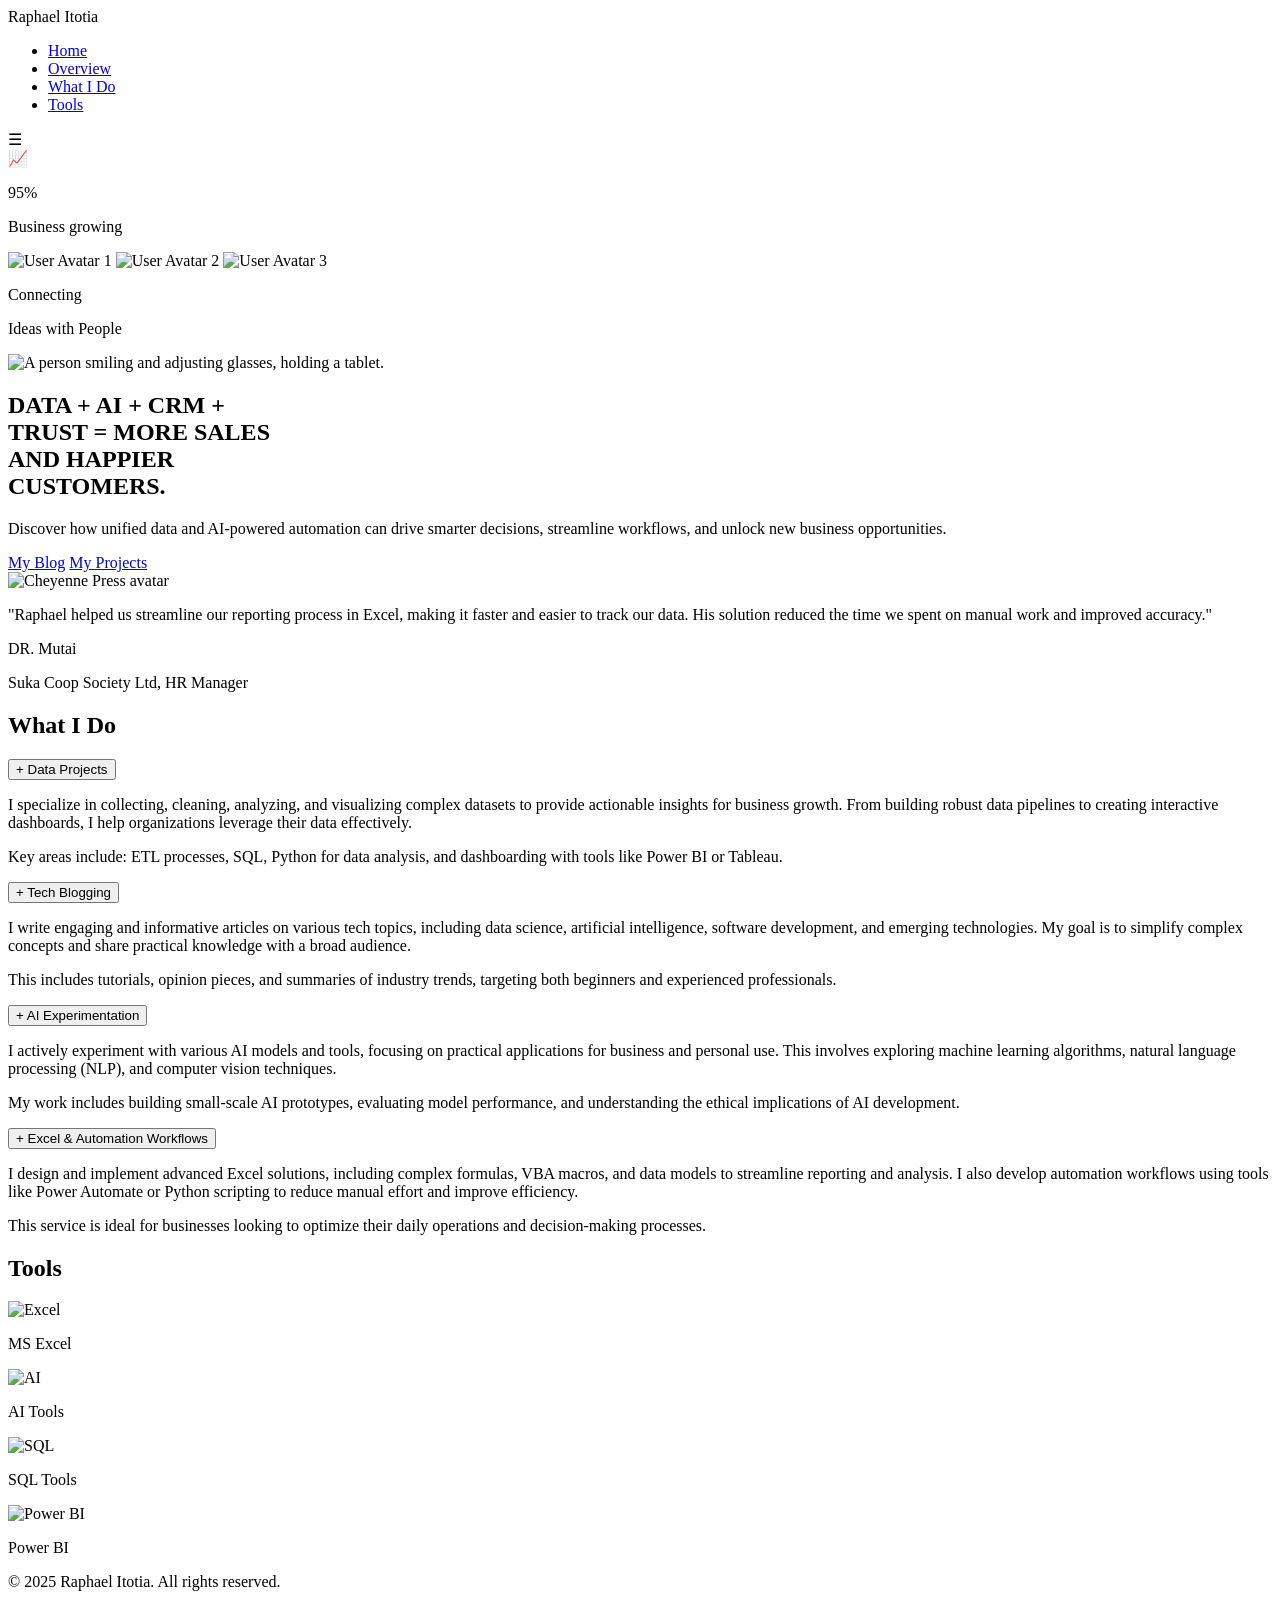
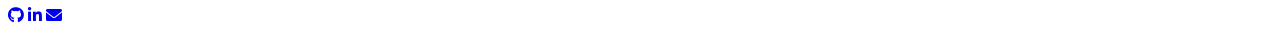
==== about.html @ 5ba1a1ce "Add files via upload" ====
<!DOCTYPE html>
<html lang="en">
<head>
    <meta charset="UTF-8">
    <meta name="viewport" content="width=device-width, initial-scale=1.0">
    <title>Raphael Itotia - Bridging Data, Tech & Finance</title>
    <link rel="stylesheet" href="https://cdnjs.cloudflare.com/ajax/libs/font-awesome/6.0.0-beta3/css/all.min.css">
    <link href="https://fonts.googleapis.com/css2?family=Poppins:wght@400;600;700&display=swap" rel="stylesheet">
    <link rel="stylesheet" href="common.css"> 
</head>
<body>
    <header id="preview">
        <nav id="main-nav">
            <div class="logo">Raphael Itotia</div>
            <ul class="nav-links">
                <li><a href="home.html" id="nav-about">Home</a></li>
                <li><a href="#preview" id="nav-blog">Overview</a></li>
                <li><a href="#what" id="nav-projects">What I Do</a></li>
                <li><a href="#tools" id="nav-contact">Tools</a></li>
            </ul>
            <div class="hamburger-menu">&#9776;</div>
        </nav>
    </header>

    <main class="main-content-wrapper">
        <section class="hero-section">
            <div class="hero-left-panel">
                <div class="stat-card">
                    <span class="stat-icon">📈</span>
                    <p class="stat-number">95%</p>
                    <p class="stat-description">Business growing</p>
                </div>
                <div class="stat-card">
                    <div class="user-avatars">
                        <img src="https://img.freepik.com/free-vector/twitter-new-2023-x-logo-white-background-vector_1017-45422.jpg?semt=ais_hybrid&w=740&q=80" alt="User Avatar 1" class="avatar">
                        <img src="https://yt3.googleusercontent.com/RhsrKM2HugvjGkbHXmo93C-q3qZLJk9hzfeJHmproNh4qb6UA5cC--l0mTZ2QuM-yXF1wYijgw=s900-c-k-c0x00ffffff-no-rj" alt="User Avatar 2" class="avatar">
                        <img src="https://upload.wikimedia.org/wikipedia/commons/thumb/c/ca/LinkedIn_logo_initials.png/500px-LinkedIn_logo_initials.png" alt="User Avatar 3" class="avatar">
                    </div>
                    <p class="stat-number">Connecting</p>
                    <p class="stat-description">Ideas with People</p>
                </div>
                <div class="main-image-container">
                    <img src="https://scontent.fnuu1-1.fna.fbcdn.net/v/t39.30808-6/506531844_1035020312075489_2524498544287905619_n.jpg?_nc_cat=104&ccb=1-7&_nc_sid=6ee11a&_nc_eui2=AeHwv3mqKFDO9vNbGEEP48eq3SQEtK9GcJbdJAS0r0Zwll_PQntUmu11PPUwbos4Xp-oyPdXqLBcDrGZFTvBYbO2&_nc_ohc=m3o0rkWCU6IQ7kNvwFNQpdf&_nc_oc=Adk5mAckfMqX8EHxW0QpQfEpPgOZo4q69UTTVQ7cGJFRYU22pXjXhG5VWi8g5WUHAuA&_nc_zt=23&_nc_ht=scontent.fnuu1-1.fna&_nc_gid=SPbK0W3A7j1f23Ni8w-JjA&oh=00_AfWkIExgzbs3wx06-GdiL0kUGtRf7nVs2517fADBPseQfA&oe=68AB4FF8" alt="A person smiling and adjusting glasses, holding a tablet." class="main-hero-image">
                </div>
            </div>
            <div class="hero-right-panel">
                <h1 class="hero-headline">
                    DATA + AI + CRM +
                    <br>TRUST = MORE SALES <br>AND HAPPIER <br>CUSTOMERS.
                </h1>
                <p class="hero-intro-text">
                    Discover how unified data and AI-powered automation can drive smarter decisions, streamline workflows, and unlock new business opportunities.
                </p>
                <div class="hero-buttons">
                    <a href="https://raphitotia.wordpress.com/category/blog" class="btn btn-primary" target="_blank">My Blog</a>
                    <a href="https://github.com/RaphaelItotia?tab=repositories" class="btn btn-secondary" target="_blank">My Projects</a>
                </div>
                <div class="testimonial-card">
                    <div class="testimonial-header">
                        <img src="https://avatars.sched.co/3/83/1427394/avatar.jpg?3a3" alt="Cheyenne Press avatar" class="testimonial-avatar">
                        <p class="testimonial-quote">"Raphael helped us streamline our reporting process in Excel, making it faster and easier to track our data. His solution reduced the time we spent on manual work and improved accuracy."</p>
                    </div>
                    <p class="testimonial-author">DR. Mutai</p>
                    <p class="testimonial-role">Suka Coop Society Ltd, HR Manager</p>
                </div>
            </div>
        </section>

        <section id="what" class="what-i-do-section">
            <h2>What I Do</h2>
            <div class="what-i-do-list">
                <div class="what-i-do-group">
                    <button class="what-i-do-item" data-target="data-projects">
                        <span class="plus-icon">+</span>
                        Data Projects
                    </button>
                    <div id="data-projects" class="description-block">
                        <p>I specialize in collecting, cleaning, analyzing, and visualizing complex datasets to provide actionable insights for business growth. From building robust data pipelines to creating interactive dashboards, I help organizations leverage their data effectively.</p>
                        <p>Key areas include: ETL processes, SQL, Python for data analysis, and dashboarding with tools like Power BI or Tableau.</p>
                    </div>
                </div>

                <div class="what-i-do-group">
                    <button class="what-i-do-item" data-target="tech-blogging">
                        <span class="plus-icon">+</span>
                        Tech Blogging
                    </button>
                    <div id="tech-blogging" class="description-block">
                        <p>I write engaging and informative articles on various tech topics, including data science, artificial intelligence, software development, and emerging technologies. My goal is to simplify complex concepts and share practical knowledge with a broad audience.</p>
                        <p>This includes tutorials, opinion pieces, and summaries of industry trends, targeting both beginners and experienced professionals.</p>
                    </div>
                </div>

                <div class="what-i-do-group">
                    <button class="what-i-do-item" data-target="ai-experimentation">
                        <span class="plus-icon">+</span>
                        AI Experimentation
                    </button>
                    <div id="ai-experimentation" class="description-block">
                        <p>I actively experiment with various AI models and tools, focusing on practical applications for business and personal use. This involves exploring machine learning algorithms, natural language processing (NLP), and computer vision techniques.</p>
                        <p>My work includes building small-scale AI prototypes, evaluating model performance, and understanding the ethical implications of AI development.</p>
                    </div>
                </div>

                <div class="what-i-do-group">
                    <button class="what-i-do-item" data-target="excel-automation">
                        <span class="plus-icon">+</span>
                        Excel &amp; Automation Workflows
                    </button>
                    <div id="excel-automation" class="description-block">
                        <p>I design and implement advanced Excel solutions, including complex formulas, VBA macros, and data models to streamline reporting and analysis. I also develop automation workflows using tools like Power Automate or Python scripting to reduce manual effort and improve efficiency.</p>
                        <p>This service is ideal for businesses looking to optimize their daily operations and decision-making processes.</p>
                    </div>
                </div>
            </div>
        </section>

        <section id="tools" class="tools-section">
            <h2>Tools</h2>
            <div class="tools-grid">
                <div class="tool-item"><img src="https://download.logo.wine/logo/Microsoft_Excel/Microsoft_Excel-Logo.wine.png" alt="Excel" class="avatar">
                  <p>MS Excel</p>
                </div>
                <div class="tool-item"><img src="https://thefinch.design/wp-content/uploads/2025/04/Best-AI-Tools-for-UX-Designers-scaled-2.jpg.webp" alt="AI" class="avatar">
                  <p>AI Tools</p>
                </div>
                <div class="tool-item"><img src="https://upload.wikimedia.org/wikipedia/commons/8/87/Sql_data_base_with_logo.png" alt="SQL" class="avatar">
                  <p>SQL Tools</p>
                </div>
                <div class="tool-item"><img src="https://upload.wikimedia.org/wikipedia/commons/thumb/c/cf/New_Power_BI_Logo.svg/1200px-New_Power_BI_Logo.svg.png" alt="Power BI" class="avatar">
                  <p>Power BI</p></div>
            </div>
        </section>
    </main>

    <footer>
        <p>&copy; 2025 Raphael Itotia. All rights reserved.</p>
        <div class="social-icons">
            <a href="YOUR_GITHUB_PROFILE_URL" target="_blank" aria-label="GitHub"><i class="fab fa-github"></i></a>
            <a href="YOUR_LINKEDIN_PROFILE_URL" target="_blank" aria-label="LinkedIn"><i class="fab fa-linkedin-in"></i></a>
            <a href="mailto:YOUR_EMAIL_ADDRESS" aria-label="Email"><i class="fas fa-envelope"></i></a>
        </div>
    </footer>
    <script src="script.js"></script>
</body>
</html>
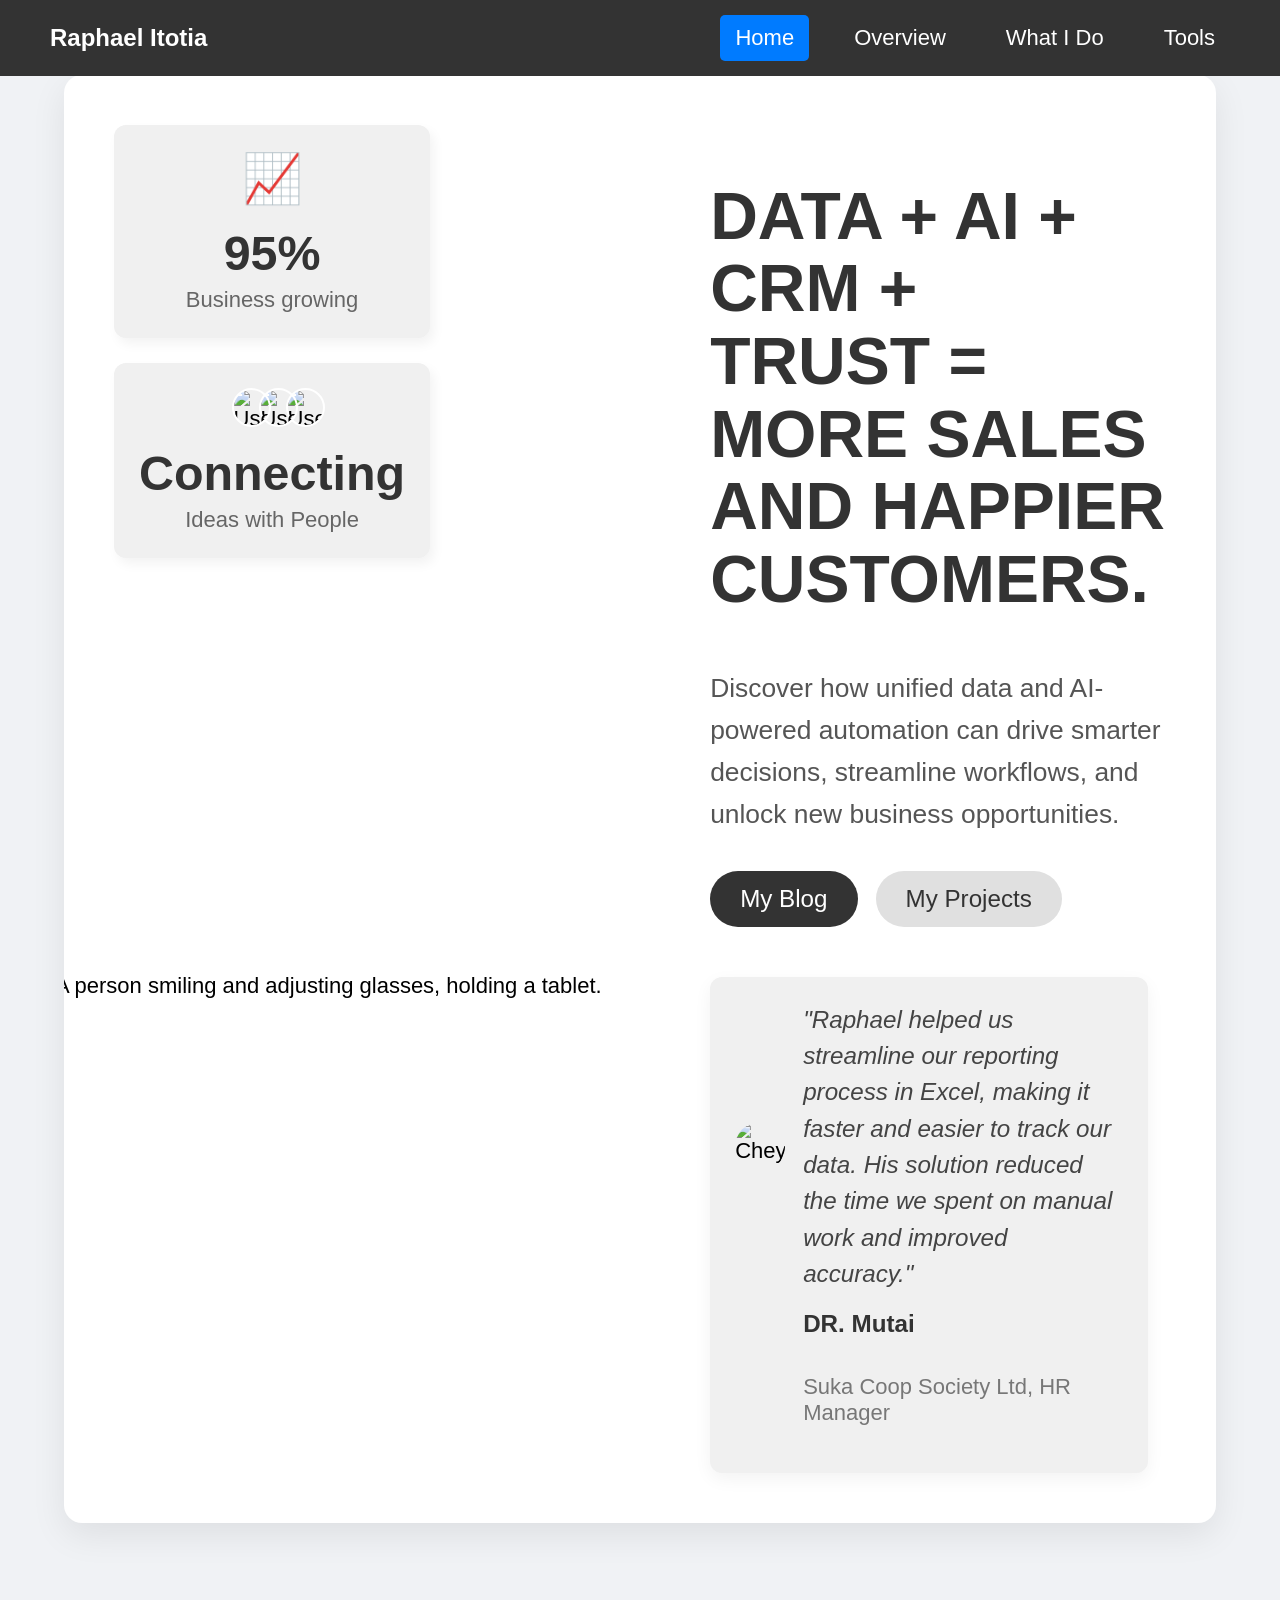
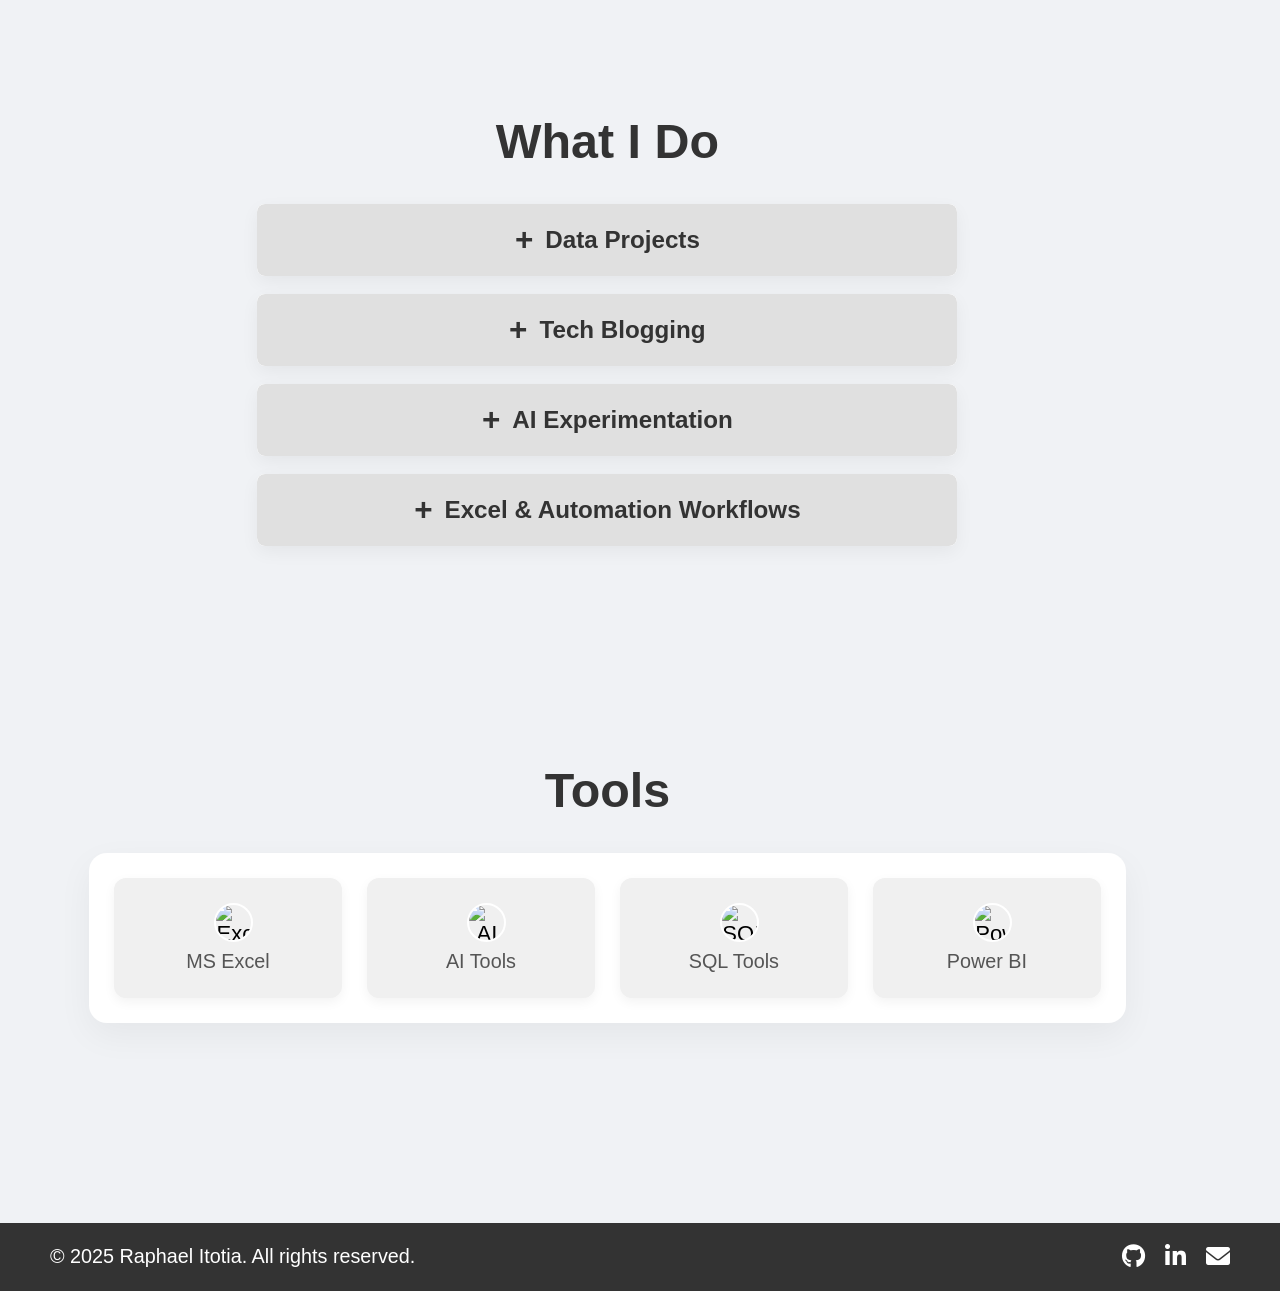
==== commit a6ae1269: "Update about.html" ====
--- a/about.html
+++ b/about.html
@@ -6,14 +6,14 @@
     <title>Raphael Itotia - Bridging Data, Tech & Finance</title>
     <link rel="stylesheet" href="https://cdnjs.cloudflare.com/ajax/libs/font-awesome/6.0.0-beta3/css/all.min.css">
     <link href="https://fonts.googleapis.com/css2?family=Poppins:wght@400;600;700&display=swap" rel="stylesheet">
-    <link rel="stylesheet" href="common.css"> 
+    <link rel="stylesheet" href="about.css"> 
 </head>
 <body>
     <header id="preview">
         <nav id="main-nav">
             <div class="logo">Raphael Itotia</div>
             <ul class="nav-links">
-                <li><a href="home.html" id="nav-about">Home</a></li>
+                <li><a href="index.html" id="nav-about">Home</a></li>
                 <li><a href="#preview" id="nav-blog">Overview</a></li>
                 <li><a href="#what" id="nav-projects">What I Do</a></li>
                 <li><a href="#tools" id="nav-contact">Tools</a></li>
@@ -143,4 +143,6 @@
     </footer>
     <script src="script.js"></script>
 </body>
-</html>+
+</html>
+
--- a/about.css
+++ b/about.css
@@ -0,0 +1,785 @@
+/* common.css */
+
+/* --- Variables --- */
+:root {
+    /* Define color variables for easier maintenance */
+    --clr-background: #f0f2f5;
+    --clr-white: #ffffff;
+    --clr-dark-gray: #333333;
+    --clr-medium-gray: #555555;
+    --clr-light-gray: #666666;
+    --clr-extra-light-gray: #e0e0e0;
+    --clr-card-background: #f0f0f0; /* Adjusted: Changed to a light grey */
+    --clr-shadow-light: rgba(0, 0, 0, 0.05);
+    --clr-shadow-medium: rgba(0, 0, 0, 0.08);
+
+    /* Spacing variables (Desktop) */
+    --spacing-xs: 6px;
+    --spacing-sm: 12px;
+    --spacing-md: 18px;
+    --spacing-lg: 25px;
+    --spacing-xl: 35px;
+    --spacing-xxl: 50px;
+    --spacing-xxxl: 75px;
+    --spacing-toggle-padding-h: 35px;
+    --spacing-toggle-padding-v: 18px;
+
+    /* Specific element sizes (Desktop) */
+    --avatar-size: 35px;
+    --testimonial-avatar-size: 50px;
+    --tool-item-height: 120px;
+    --stat-card-margin-right: 180px;
+    --testimonial-max-width: 85%;
+    --what-i-do-group-max-width: 700px;
+    --tools-grid-min-col-width: 170px;
+
+    /* Font Sizes (Desktop) */
+    --fs-h1: 3em; /* Base for body is 22px, so 3 * 22px = 66px */
+    --fs-h2: 2.2em;
+    --fs-intro: 1.2em;
+    --fs-stat-number: 2.2em;
+    --fs-stat-description: 1em;
+    --fs-btn: 1.1em;
+    --fs-testimonial-quote: 1.1em;
+    --fs-testimonial-author: 1.1em;
+    --fs-testimonial-role: 1em;
+    --fs-toggle-content: 1em;
+}
+
+/* --- Base Styles & Desktop (Default) --- */
+body {
+    font-family: Arial, sans-serif;
+    margin: 0;
+    padding: 0;
+    background-color: var(--clr-background);
+    display: flex;
+    flex-direction: column;
+    min-height: 100vh;
+    box-sizing: border-box;
+    scroll-behavior: smooth;
+    font-size: 22px; /* Apply base font size here for Desktop */
+}
+
+/* Main Content Wrapper */
+.main-content-wrapper {
+    width: 90%;
+    max-width: 1400px;
+    margin-top: var(--spacing-xxxl);
+    margin-bottom: var(--spacing-xxxl);
+    margin-left: auto;
+    margin-right: auto;
+}
+
+/* Header and Navigation (Desktop) */
+#main-nav {
+    display: flex;
+    justify-content: space-between;
+    align-items: center;
+    padding: 15px 50px;
+    background-color: #333;
+    color: white;
+    position: fixed;
+    width: calc(100% - 100px);
+    top: 0;
+    left: 0;
+    z-index: 1000;
+    transition: background-color 0.3s ease, width 0.3s ease;
+}
+
+#main-nav.scrolled {
+    background-color: rgba(51, 51, 51, 0.7);
+    backdrop-filter: blur(5px);
+}
+
+#main-nav .logo {
+    font-size: 24px;
+    font-weight: bold;
+}
+
+#main-nav .nav-links {
+    list-style: none;
+    display: flex;
+    margin: 0;
+    padding: 0;
+}
+
+#main-nav .nav-links li {
+    margin-left: 30px;
+}
+
+#main-nav .nav-links a {
+    color: white;
+    text-decoration: none;
+    padding: 10px 15px;
+    border-radius: 5px;
+    transition: transform 0.2s ease-in-out, background-color 0.2s ease-in-out;
+    display: block;
+}
+
+#main-nav .nav-links a:hover {
+    transform: scale(1.05);
+    background-color: rgba(255, 255, 255, 0.1);
+}
+
+#main-nav .nav-links a.active {
+    background-color: #007bff;
+}
+
+.hamburger-menu {
+    display: none; /* Hidden by default for desktop */
+}
+
+/* Footer (Desktop) */
+footer {
+    display: flex;
+    justify-content: space-between;
+    align-items: center;
+    padding: 20px 50px;
+    background-color: #333;
+    color: white;
+    font-size: 0.9em;
+    flex-wrap: wrap;
+}
+
+footer p {
+    margin: 0;
+}
+
+.social-icons {
+    display: flex;
+    gap: 20px;
+}
+
+.social-icons a {
+    color: white;
+    font-size: 24px;
+    text-decoration: none;
+    transition: color 0.2s ease-in-out;
+}
+
+.social-icons a:hover {
+    color: #007bff;
+}
+
+/* Hero Section (Desktop) */
+.hero-section {
+    display: flex;
+    background-color: var(--clr-white);
+    border-radius: var(--spacing-md);
+    box-shadow: 0 12px 35px var(--clr-shadow-medium);
+    overflow: hidden;
+}
+
+.hero-left-panel {
+    flex: 1;
+    padding: var(--spacing-xxl);
+    display: flex;
+    flex-direction: column;
+    gap: var(--spacing-lg);
+    position: relative;
+    padding-bottom: 0;
+}
+
+.hero-right-panel {
+    flex: 1.5;
+    padding: var(--spacing-xxl);
+    display: flex;
+    flex-direction: column;
+    justify-content: center;
+}
+
+/* Stat Cards (Left Panel) */
+.stat-card {
+    background-color: var(--clr-card-background);
+    border-radius: var(--spacing-sm);
+    padding: var(--spacing-lg);
+    box-shadow: 4px 6px 12px var(--clr-shadow-light);
+    display: flex;
+    flex-direction: column;
+    align-items: center;
+    gap: var(--spacing-xs);
+    margin-right: var(--stat-card-margin-right);
+}
+
+.stat-icon {
+    font-size: 2.2em;
+    margin-bottom: var(--spacing-sm);
+}
+
+.stat-number {
+    font-size: var(--fs-stat-number);
+    font-weight: 700;
+    color: var(--clr-dark-gray);
+    margin: 0;
+}
+
+.stat-description {
+    font-size: var(--fs-stat-description);
+    color: var(--clr-light-gray);
+    margin: 0;
+}
+
+.user-avatars {
+    display: flex;
+    margin-bottom: var(--spacing-sm);
+}
+
+.avatar {
+    width: var(--avatar-size);
+    height: var(--avatar-size);
+    border-radius: 50%;
+    object-fit: cover;
+    border: 2px solid var(--clr-white);
+    margin-right: -12px;
+}
+
+.avatar:first-of-type { z-index: 3; }
+.avatar:nth-of-type(2) { z-index: 2; }
+.avatar:nth-of-type(3) { z-index: 1; }
+
+/* Main Image (Left Panel) */
+.main-image-container {
+    position: absolute;
+    bottom: 0;
+    left: -25px;
+    width: calc(100% + 50px);
+}
+
+.main-hero-image {
+    max-width: 200%;
+    height: 550px;
+    display: block;
+    margin-left: auto;
+    margin-right: auto;
+    border-bottom-right-radius: var(--spacing-md);
+}
+
+/* Right Panel Content */
+.hero-headline {
+    font-size: var(--fs-h1);
+    font-weight: 700;
+    line-height: 1.1;
+    color: var(--clr-dark-gray);
+    margin-bottom: var(--spacing-lg);
+}
+
+.hero-intro-text {
+    font-size: var(--fs-intro);
+    color: var(--clr-medium-gray);
+    line-height: 1.6;
+    margin-bottom: var(--spacing-xl);
+}
+
+.hero-buttons {
+    display: flex;
+    gap: var(--spacing-md);
+    margin-bottom: var(--spacing-xxl);
+}
+
+.btn {
+    padding: 14px 30px;
+    border: none;
+    border-radius: 30px;
+    font-size: var(--fs-btn);
+    cursor: pointer;
+    text-decoration: none;
+    display: flex;
+    align-items: center;
+    justify-content: center;
+    transition: background-color 0.3s ease, transform 0.2s ease;
+}
+
+.btn-primary {
+    background-color: var(--clr-dark-gray);
+    color: var(--clr-white);
+}
+
+.btn-primary:hover {
+    background-color: #555;
+    transform: translateY(-2px);
+}
+
+.btn-secondary {
+    background-color: var(--clr-extra-light-gray);
+    color: var(--clr-dark-gray);
+}
+
+.btn-secondary:hover {
+    background-color: #d0d0d0;
+    transform: translateY(-2px);
+}
+
+/* Testimonial Card (Right Panel) */
+.testimonial-card {
+    background-color: var(--clr-card-background);
+    border-radius: var(--spacing-sm);
+    padding: var(--spacing-lg);
+    box-shadow: 0 6px 18px var(--clr-shadow-light);
+    display: flex;
+    flex-direction: column;
+    align-items: flex-start;
+    gap: var(--spacing-sm);
+    max-width: var(--testimonial-max-width);
+}
+
+.testimonial-header {
+    display: flex;
+    align-items: center;
+    gap: var(--spacing-md);
+}
+
+.testimonial-avatar {
+    width: var(--testimonial-avatar-size);
+    height: var(--testimonial-avatar-size);
+    border-radius: 50%;
+    object-fit: cover;
+}
+
+.testimonial-quote {
+    font-style: italic;
+    color: #444;
+    line-height: 1.5;
+    margin: 0;
+    font-size: var(--fs-testimonial-quote);
+}
+
+.testimonial-author {
+    font-weight: 600;
+    color: var(--clr-dark-gray);
+    margin-left: calc(var(--testimonial-avatar-size) + var(--spacing-md));
+    margin-top: var(--spacing-xs);
+    font-size: var(--fs-testimonial-author);
+}
+
+.testimonial-role {
+    font-size: var(--fs-testimonial-role);
+    color: #777;
+    margin-left: calc(var(--testimonial-avatar-size) + var(--spacing-md));
+    margin-top: 0;
+}
+
+/* What I Do Section */
+.what-i-do-section {
+    width: 90%;
+    max-width: 1400px;
+    padding: var(--spacing-xxxl) var(--spacing-lg);
+    text-align: center;
+    margin-top: var(--spacing-xxxl);
+}
+
+.what-i-do-section h2 {
+    font-size: var(--fs-h2);
+    color: var(--clr-dark-gray);
+    margin-bottom: var(--spacing-xl);
+}
+
+.what-i-do-list {
+    display: flex;
+    flex-direction: column;
+    gap: var(--spacing-md);
+    align-items: center;
+}
+
+.what-i-do-group {
+    width: 85%;
+    max-width: var(--what-i-do-group-max-width);
+    background-color: var(--clr-white);
+    border-radius: 8px;
+    box-shadow: 0 6px 18px var(--clr-shadow-light);
+    overflow: hidden;
+    transition: all 0.3s ease-in-out;
+}
+
+.what-i-do-item {
+    background-color: var(--clr-extra-light-gray);
+    color: var(--clr-dark-gray);
+    border: none;
+    border-radius: 8px;
+    padding: var(--spacing-md) var(--spacing-xl);
+    font-size: var(--fs-btn);
+    font-weight: 600;
+    cursor: pointer;
+    display: flex;
+    align-items: center;
+    gap: var(--spacing-sm);
+    transition: background-color 0.3s ease, transform 0.2s ease, border-bottom-left-radius 0.3s ease, border-bottom-right-radius 0.3s ease;
+    width: 100%;
+    justify-content: center;
+    text-align: center;
+}
+
+.what-i-do-item:hover {
+    background-color: #d0d0d0;
+    transform: translateY(-2px);
+}
+
+.what-i-do-item.active {
+    background-color: var(--clr-dark-gray);
+    color: var(--clr-white);
+    border-bottom-left-radius: 0;
+    border-bottom-right-radius: 0;
+    transform: translateY(0);
+}
+
+.plus-icon {
+    font-size: 1.3em;
+    transition: transform 0.3s ease;
+    display: inline-block;
+}
+
+.description-block {
+    max-height: 0;
+    overflow: hidden;
+    padding: 0 var(--spacing-toggle-padding-h);
+    background-color: var(--clr-white);
+    transition: max-height 0.5s ease-out, padding 0.5s ease-out;
+    text-align: left;
+}
+
+.description-block.show {
+    max-height: 700px;
+    padding: var(--spacing-toggle-padding-v) var(--spacing-toggle-padding-h) var(--spacing-toggle-padding-v);
+}
+
+.description-block p {
+    font-size: var(--fs-toggle-content);
+    color: var(--clr-medium-gray);
+    line-height: 1.6;
+    margin-bottom: var(--spacing-sm);
+}
+
+.description-block p:last-child {
+    margin-bottom: 0;
+}
+
+/* Tools Section */
+.tools-section {
+    width: 90%;
+    max-width: 1400px;
+    padding: var(--spacing-xxl) var(--spacing-lg);
+    text-align: center;
+    margin-top: var(--spacing-xxl);
+    margin-bottom: var(--spacing-xxxl);
+}
+
+.tools-section h2 {
+    font-size: var(--fs-h2);
+    color: var(--clr-dark-gray);
+    margin-bottom: var(--spacing-xl);
+}
+
+.tools-grid {
+    display: grid;
+    grid-template-columns: repeat(auto-fit, minmax(var(--tools-grid-min-col-width), 1fr));
+    gap: var(--spacing-lg);
+    padding: var(--spacing-lg);
+    background-color: var(--clr-white);
+    border-radius: var(--spacing-md);
+    box-shadow: 0 12px 35px var(--clr-shadow-light);
+}
+
+.tool-item {
+    background-color: var(--clr-card-background);
+    border-radius: var(--spacing-sm);
+    height: var(--tool-item-height);
+    box-shadow: 0 4px 12px var(--clr-shadow-light);
+    display: flex;
+    justify-content: center;
+    align-items: center;
+    flex-direction: column;
+    gap: 8px;
+}
+
+.tool-item i {
+    font-size: 2.5em;
+    color: var(--clr-dark-gray);
+}
+
+.tool-item p {
+    font-size: 0.9em;
+    color: var(--clr-medium-gray);
+    margin: 0;
+}
+
+/* --- Tablet Mode (max-width: 1024px) --- */
+@media (max-width: 1024px) {
+    /* Reset base font size and variables for tablet */
+    body {
+        font-size: 1rem; /* Back to default 16px base for tablets and below */
+    }
+
+    :root {
+        --fs-h1: 2.5em;
+        --fs-h2: 1.8em;
+        --fs-intro: 1.1em;
+        --fs-stat-number: 1.8em;
+        --fs-stat-description: 0.9em;
+        --fs-btn: 1em;
+        --fs-testimonial-quote: 1em;
+        --fs-testimonial-author: 1em;
+        --fs-testimonial-role: 0.9em;
+        --fs-toggle-content: 0.95em;
+
+        --spacing-xs: 5px;
+        --spacing-sm: 10px;
+        --spacing-md: 15px;
+        --spacing-lg: 20px;
+        --spacing-xl: 30px;
+        --spacing-xxl: 40px;
+        --spacing-xxxl: 60px;
+        --spacing-toggle-padding-h: 30px;
+        --spacing-toggle-padding-v: 15px;
+
+        --avatar-size: 30px;
+        --testimonial-avatar-size: 40px;
+        --tool-item-height: 100px;
+        --stat-card-margin-right: 0;
+        --testimonial-max-width: 100%;
+        --what-i-do-group-max-width: 600px;
+        --tools-grid-min-col-width: 150px;
+    }
+
+    .main-content-wrapper {
+        max-width: 90%;
+    }
+
+    /* Hero Section */
+    .hero-section {
+        flex-direction: column;
+    }
+
+    .hero-left-panel,
+    .hero-right-panel {
+        padding: var(--spacing-xl);
+        align-items: center;
+        text-align: center;
+    }
+
+    .stat-card {
+        margin-right: var(--stat-card-margin-right);
+        align-items: center;
+        width: 100%;
+        padding: var(--spacing-md);
+    }
+
+    .main-image-container {
+        position: relative;
+        left: 0;
+        width: 100%;
+        margin-top: var(--spacing-xl);
+        border-bottom-left-radius: 0;
+    }
+
+    .main-hero-image {
+        border-radius: var(--spacing-sm);
+    }
+
+    .hero-buttons {
+        flex-direction: column;
+        width: 80%;
+        margin-left: auto;
+        margin-right: auto;
+    }
+
+    .btn {
+        width: 100%;
+        padding: 12px 25px;
+    }
+
+    .testimonial-card {
+        max-width: var(--testimonial-max-width);
+        text-align: left;
+        margin-left: 0;
+        padding: var(--spacing-md);
+    }
+
+    .testimonial-author,
+    .testimonial-role {
+        margin-left: 0;
+        text-align: left;
+    }
+
+    /* What I Do Section */
+    .what-i-do-section,
+    .tools-section {
+        padding: var(--spacing-xl) var(--spacing-lg);
+    }
+
+    .what-i-do-group {
+        width: 95%;
+        max-width: var(--what-i-do-group-max-width);
+    }
+
+    .what-i-do-item {
+        padding: var(--spacing-md) var(--spacing-xl);
+    }
+
+    .description-block.show {
+        max-height: 600px;
+        padding: var(--spacing-toggle-padding-v) var(--spacing-toggle-padding-h) var(--spacing-toggle-padding-v);
+    }
+
+    .description-block p {
+        font-size: var(--fs-toggle-content);
+    }
+
+    /* Tools Section */
+    .tools-grid {
+        grid-template-columns: repeat(auto-fit, minmax(var(--tools-grid-min-col-width), 1fr));
+    }
+}
+
+/* --- Mobile Mode (max-width: 768px) --- */
+@media (max-width: 768px) {
+    /* Header and Navigation */
+    #main-nav {
+        padding: 15px 20px;
+        width: calc(100% - 40px);
+    }
+
+    #main-nav .logo {
+        font-size: 22px;
+    }
+
+    #main-nav .nav-links {
+        display: none; /* Hidden by default for mobile */
+        flex-direction: column;
+        width: 100%;
+        position: absolute;
+        top: 60px;
+        left: 0;
+        background-color: rgba(51, 51, 51, 0.95);
+        box-shadow: 0 8px 16px rgba(0,0,0,0.2);
+    }
+
+    #main-nav .nav-links.show {
+        display: flex; /* Shows mobile navigation when 'show' class is added by JavaScript */
+    }
+
+    #main-nav .nav-links li {
+        margin: 0;
+        width: 100%;
+        border-bottom: 1px solid rgba(255, 255, 255, 0.1);
+    }
+
+    #main-nav .nav-links li:last-child {
+        border-bottom: none;
+    }
+
+    #main-nav .nav-links a {
+        padding: 15px 20px;
+        text-align: center;
+    }
+
+    .hamburger-menu {
+        display: block; /* Shows hamburger icon on mobile */
+        font-size: 30px;
+        cursor: pointer;
+        color: white;
+    }
+  
+    .main-hero-image {
+    max-width: 100%;
+    height: 250px;
+    display: block;
+    margin-left: auto;
+    margin-right: auto;
+    border-bottom-left-radius: var(--spacing-md);
+}
+
+    /* Footer */
+    footer {
+        flex-direction: column;
+        gap: 15px;
+        padding: 20px;
+        text-align: center;
+    }
+
+    .social-icons {
+        margin-top: 10px;
+        justify-content: center;
+    }
+
+    /* Hero Section */
+    .hero-left-panel,
+    .hero-right-panel {
+        padding: var(--spacing-lg);
+    }
+
+    .hero-headline {
+        font-size: 2em;
+    }
+
+    .hero-intro-text {
+        font-size: 1em;
+    }
+
+    .hero-buttons {
+        flex-direction: row; /* keep them side by side */
+        gap: 30px; /* smaller gap */
+    }
+
+    .btn {
+    display: inline-block;     /* makes the button fit to content */
+    padding: 10px 20px;        /* controls spacing around text */
+    font-size: 15px;           /* text size */
+    white-space: nowrap;       /* prevents text from breaking into two lines */
+    border-radius: 30px;        /* optional: rounded corners */
+  }
+  
+    /* What I Do Section */
+    .what-i-do-section h2,
+    .tools-section h2 {
+        font-size: 1.8em;
+    }
+
+    .what-i-do-item {
+        font-size: 0.9em;
+        padding: 12px 20px;
+        width: 100%;
+    }
+
+    .description-block.show {
+        max-height: 700px;
+        padding: var(--spacing-sm) var(--spacing-lg) var(--spacing-md);
+    }
+
+    .description-block p {
+        font-size: 0.9em;
+    }
+
+    /* Tools Section */
+    .tools-grid {
+        grid-template-columns: repeat(auto-fit, minmax(100px, 1fr));
+    }
+
+    .tool-item {
+        height: 80px;
+    }
+}
+
+/* --- Smaller Mobile Screens (max-width: 480px) --- */
+@media (max-width: 480px) {
+    .hero-headline {
+        font-size: 1.8em;
+    }
+    .hero-intro-text {
+        font-size: 0.9em;
+    }
+    .stat-number {
+        font-size: 1.5em;
+    }
+    .stat-description {
+        font-size: 0.8em;
+    }
+    .btn {
+        font-size: 0.9em;
+        padding: 10px 20px;
+    }
+    .testimonial-quote {
+        font-size: 0.9em;
+    }
+    .description-block.show {
+        max-height: 800px;
+    }
+}
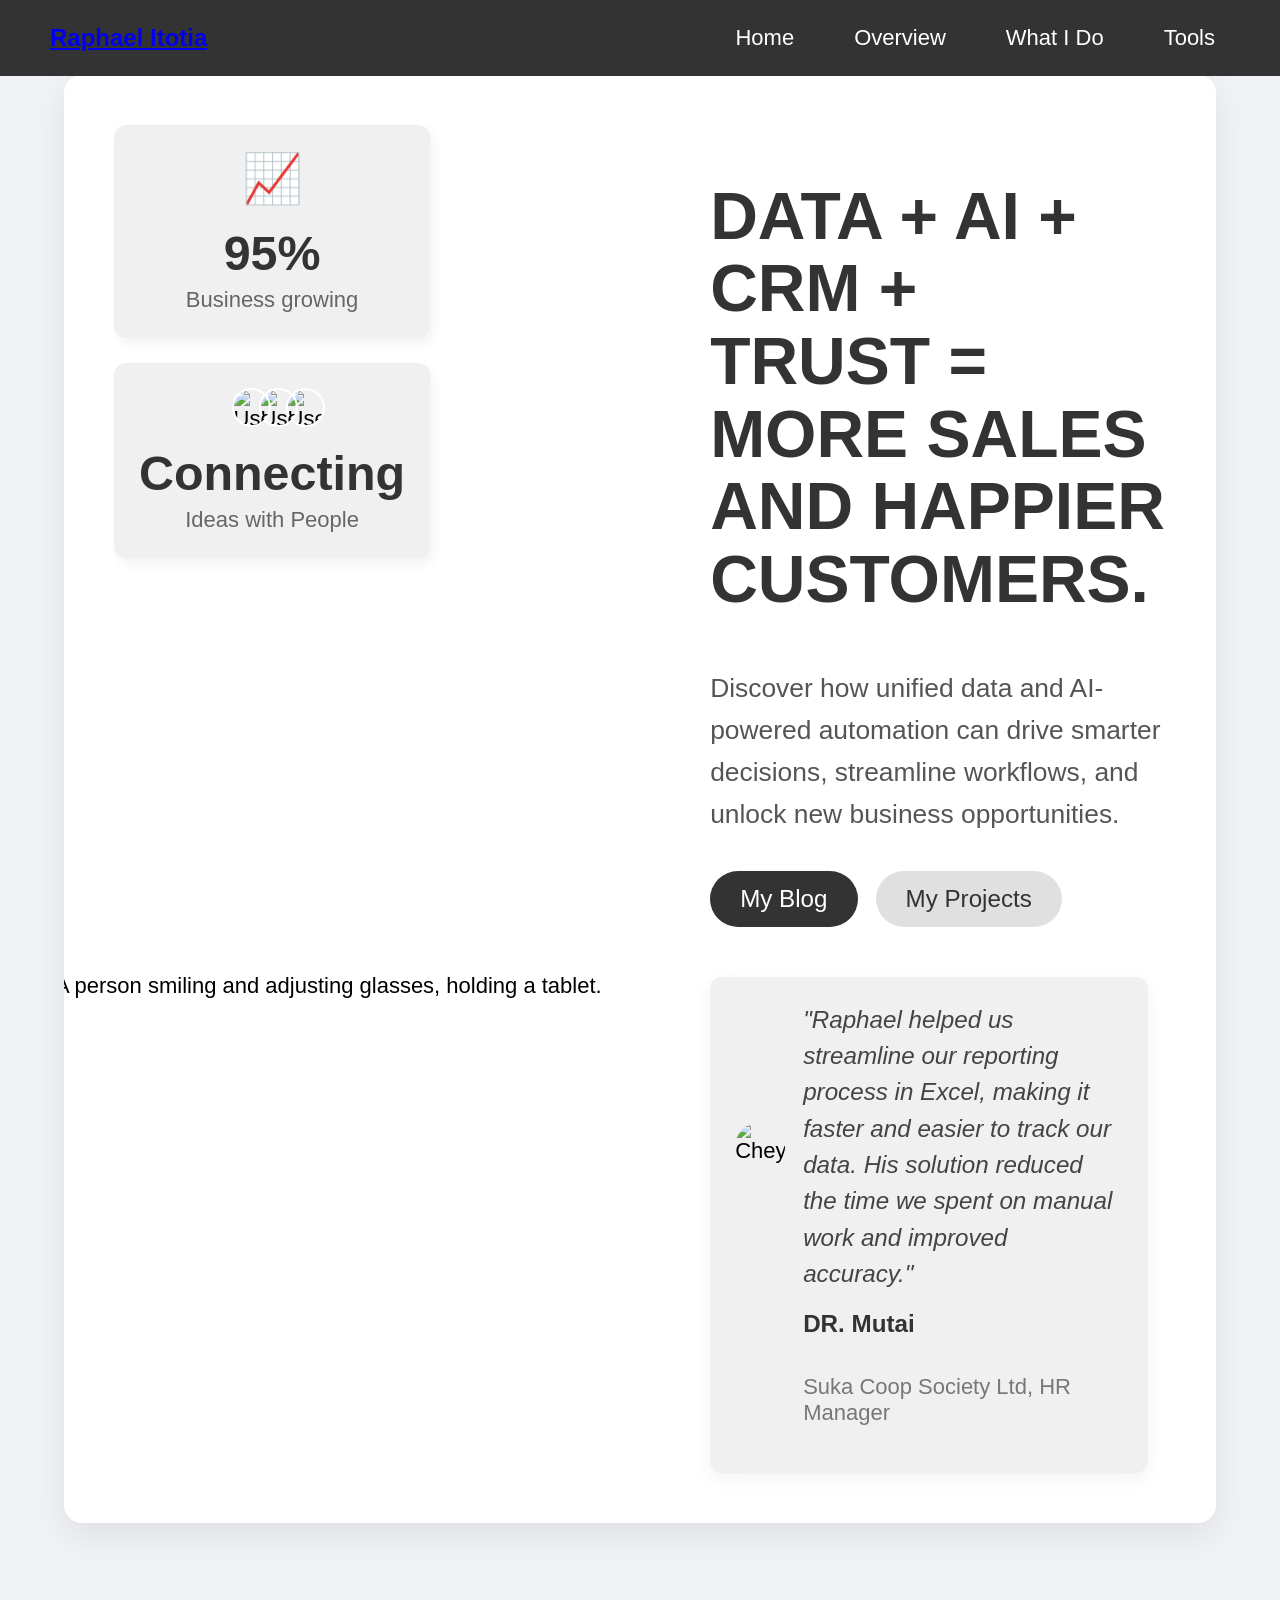
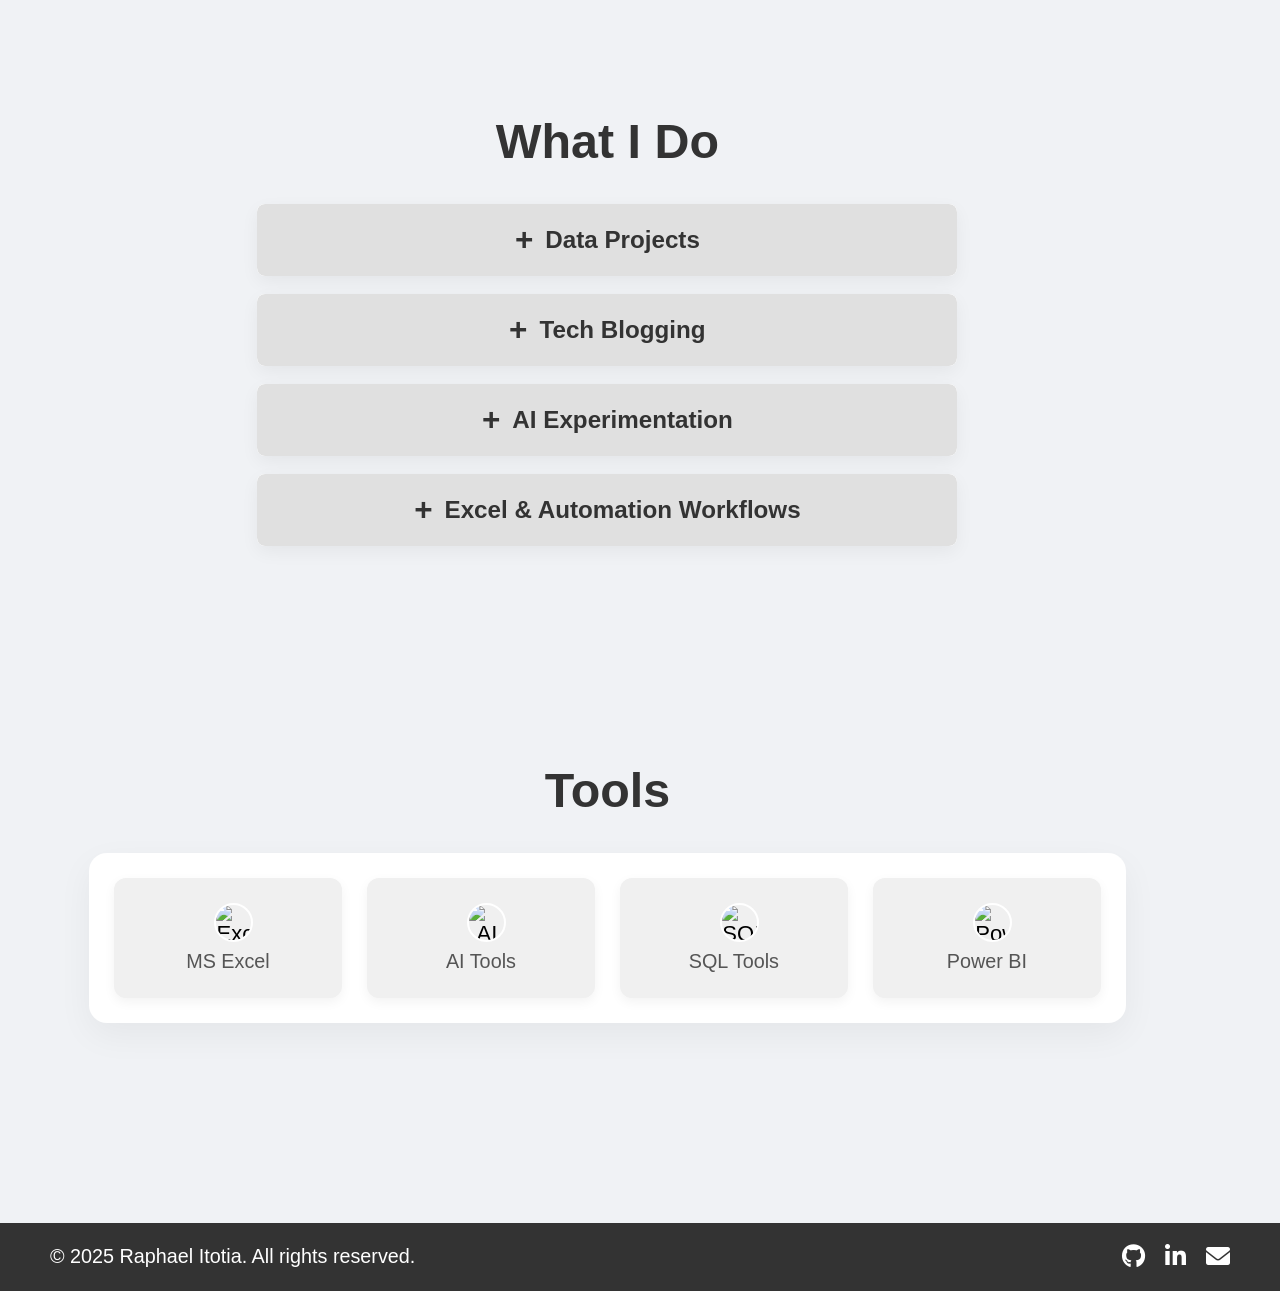
==== commit 5f7adc40: "Update about.html" ====
--- a/about.html
+++ b/about.html
@@ -11,7 +11,7 @@
 <body>
     <header id="preview">
         <nav id="main-nav">
-            <div class="logo">Raphael Itotia</div>
+            <div class="logo"><a href="about.html">Raphael Itotia</a></div>
             <ul class="nav-links">
                 <li><a href="index.html" id="nav-about">Home</a></li>
                 <li><a href="#preview" id="nav-blog">Overview</a></li>
@@ -146,3 +146,4 @@
 
 </html>
 
+
--- a/about.css
+++ b/about.css
@@ -121,9 +121,9 @@
     background-color: rgba(255, 255, 255, 0.1);
 }
 
-#main-nav .nav-links a.active {
+/*#main-nav .nav-links a.active {
     background-color: #007bff;
-}
+}*/
 
 .hamburger-menu {
     display: none; /* Hidden by default for desktop */
@@ -782,4 +782,5 @@
     .description-block.show {
         max-height: 800px;
     }
-}+
+}
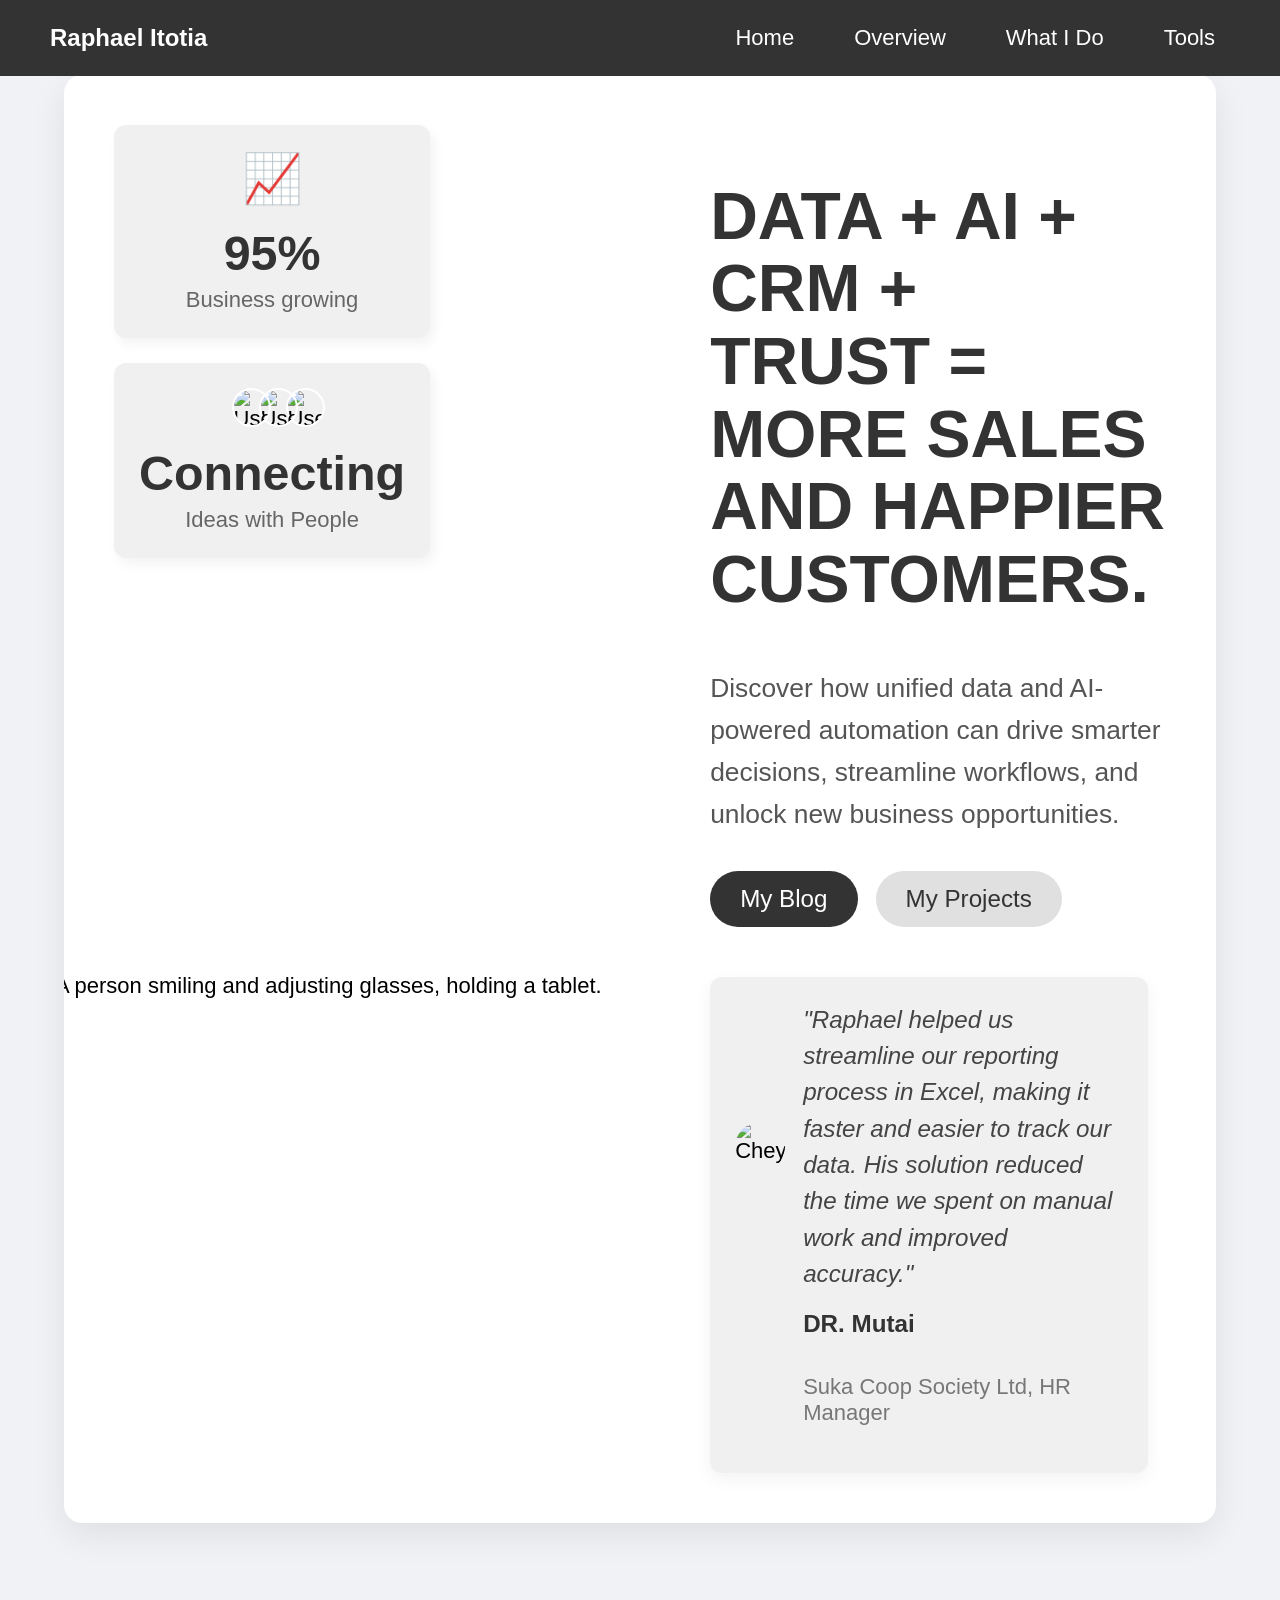
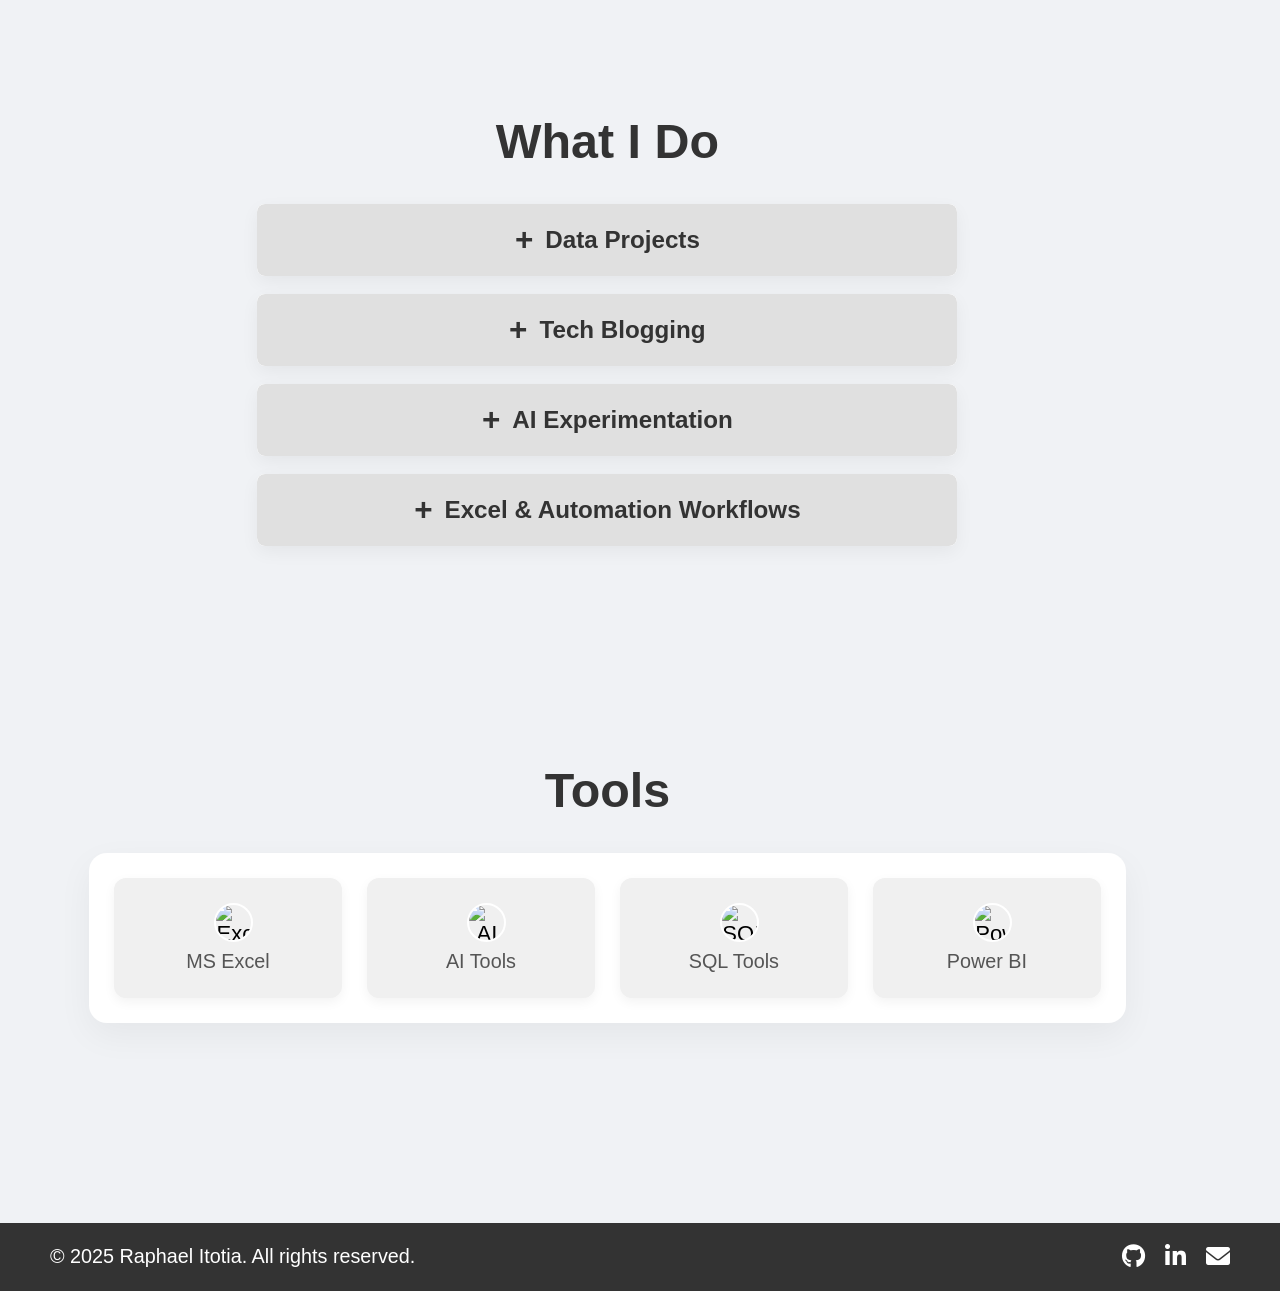
==== commit 065bc1de: "Update about.html" ====
--- a/about.html
+++ b/about.html
@@ -11,7 +11,7 @@
 <body>
     <header id="preview">
         <nav id="main-nav">
-            <div class="logo"><a href="about.html">Raphael Itotia</a></div>
+            <div class="logo"><a href="#">Raphael Itotia</a></div>
             <ul class="nav-links">
                 <li><a href="index.html" id="nav-about">Home</a></li>
                 <li><a href="#preview" id="nav-blog">Overview</a></li>
@@ -147,3 +147,4 @@
 </html>
 
 
+
--- a/about.css
+++ b/about.css
@@ -96,6 +96,18 @@
     font-weight: bold;
 }
 
+#main-nav .logo a {
+    color: inherit; /* Inherits the color from its parent .logo, which is white */
+    text-decoration: none; /* Removes the underline */
+    cursor: default; /* Changes the cursor from a pointer to the default arrow */
+}
+
+/* Optional: If you want to prevent the default hover effect on links */
+#main-nav .logo a:hover {
+    color: inherit; /* Ensures the color doesn't change on hover */
+    text-decoration: none; /* Ensures no underline appears on hover */
+}
+
 #main-nav .nav-links {
     list-style: none;
     display: flex;
@@ -784,3 +796,4 @@
     }
 
 }
+
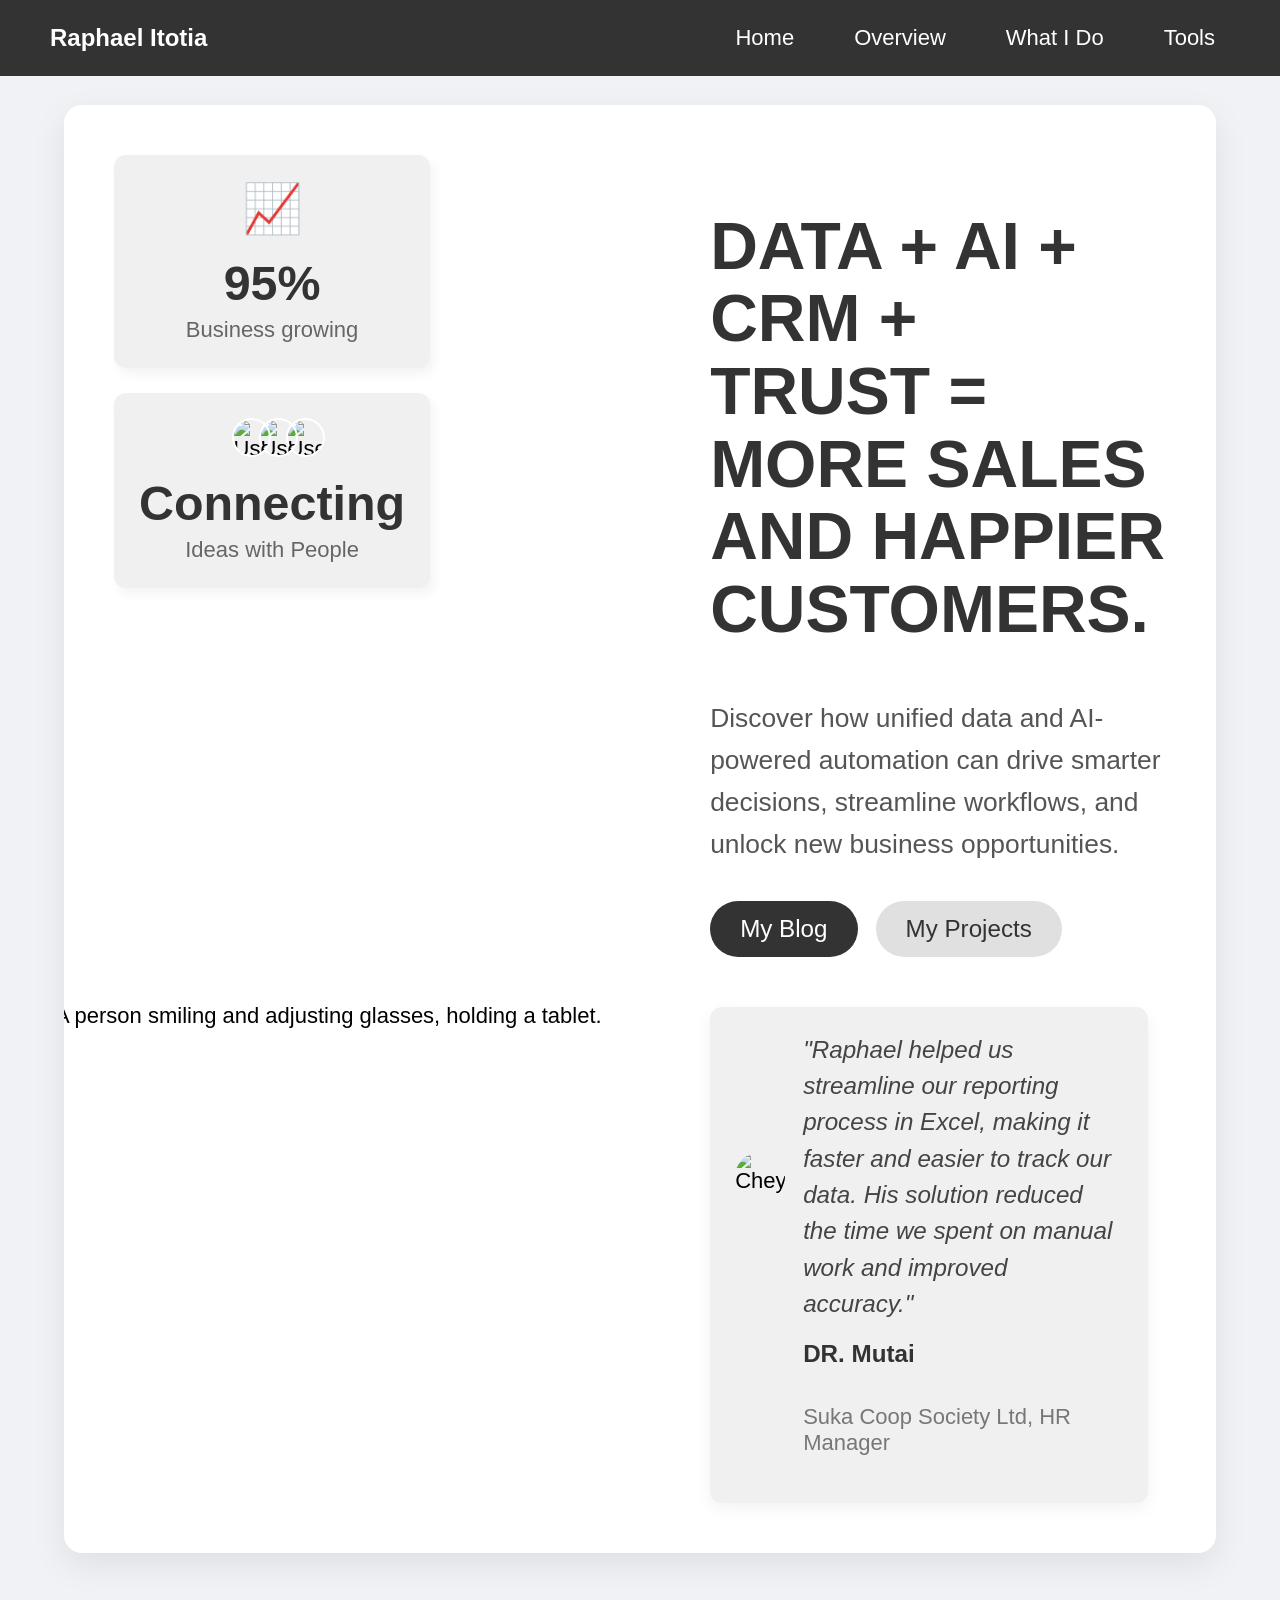
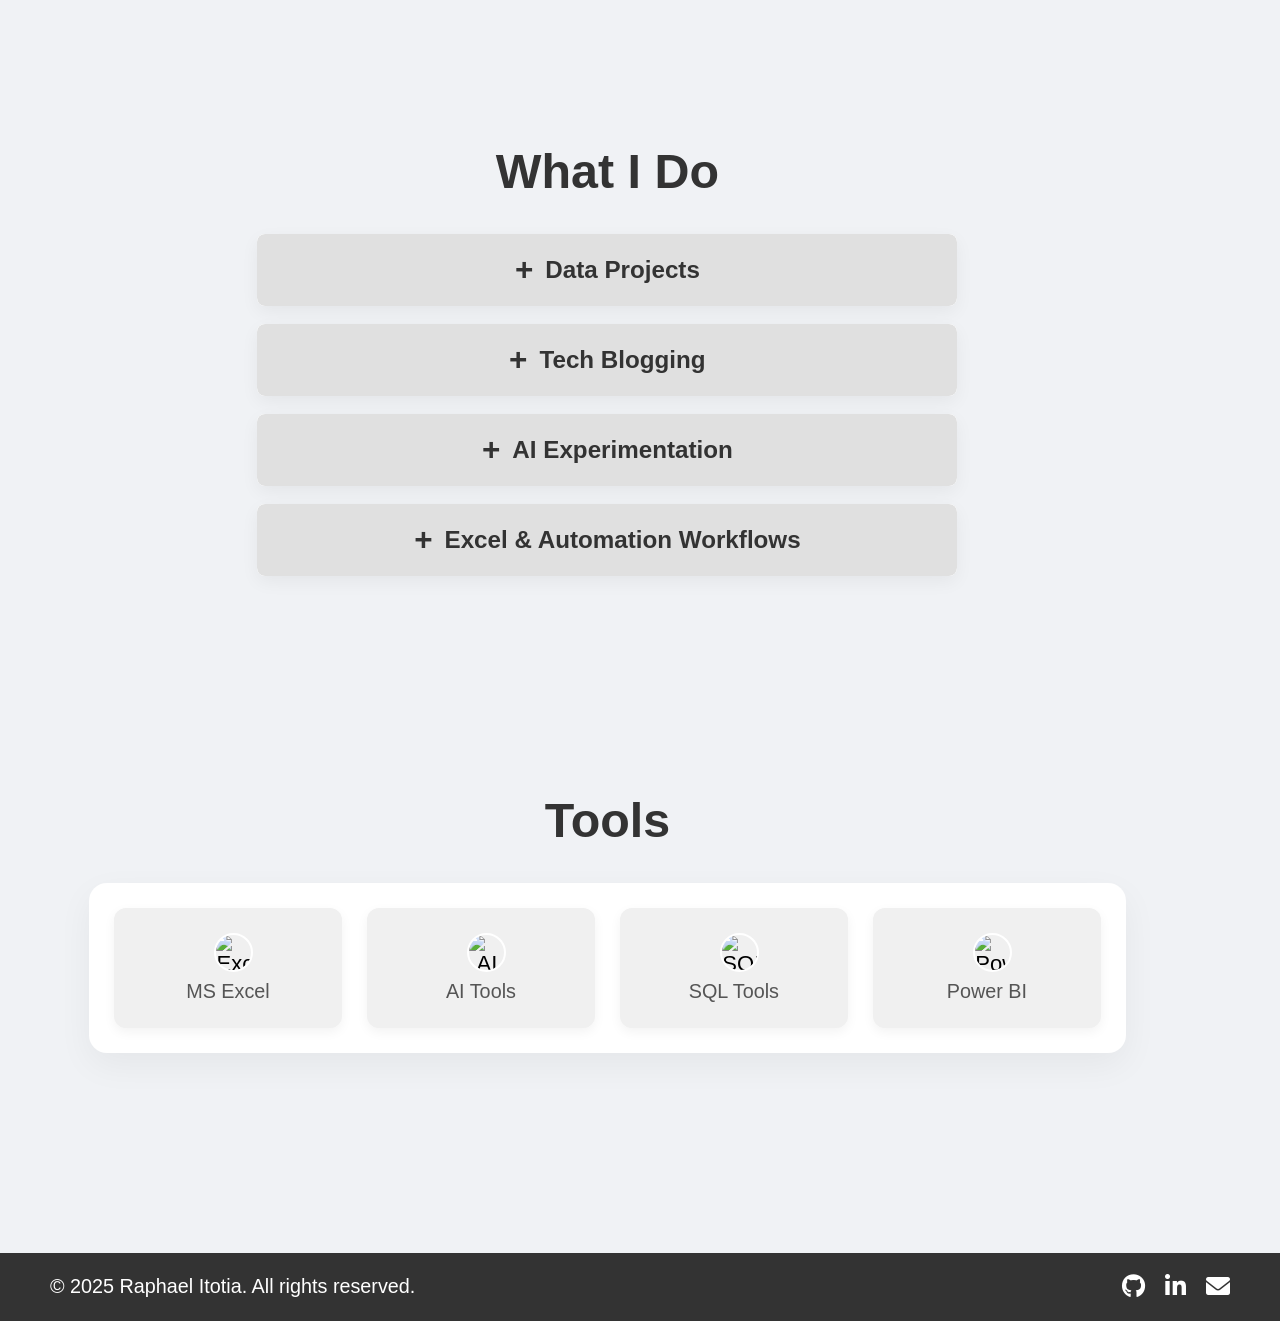
==== commit 78f208b4: "Update about.html" ====
--- a/about.html
+++ b/about.html
@@ -40,7 +40,7 @@
                     <p class="stat-description">Ideas with People</p>
                 </div>
                 <div class="main-image-container">
-                    <img src="https://scontent.fnuu1-1.fna.fbcdn.net/v/t39.30808-6/506531844_1035020312075489_2524498544287905619_n.jpg?_nc_cat=104&ccb=1-7&_nc_sid=6ee11a&_nc_eui2=AeHwv3mqKFDO9vNbGEEP48eq3SQEtK9GcJbdJAS0r0Zwll_PQntUmu11PPUwbos4Xp-oyPdXqLBcDrGZFTvBYbO2&_nc_ohc=m3o0rkWCU6IQ7kNvwFNQpdf&_nc_oc=Adk5mAckfMqX8EHxW0QpQfEpPgOZo4q69UTTVQ7cGJFRYU22pXjXhG5VWi8g5WUHAuA&_nc_zt=23&_nc_ht=scontent.fnuu1-1.fna&_nc_gid=SPbK0W3A7j1f23Ni8w-JjA&oh=00_AfWkIExgzbs3wx06-GdiL0kUGtRf7nVs2517fADBPseQfA&oe=68AB4FF8" alt="A person smiling and adjusting glasses, holding a tablet." class="main-hero-image">
+                    <img src="https://raw.githubusercontent.com/RaphaelItotia/Portfolio/refs/heads/main/src/assets/me_me.png?token=GHSAT0AAAAAADRH3VFKJTXHFJLCQU2BX3IW2J6QTGQ" alt="A person smiling and adjusting glasses, holding a tablet." class="main-hero-image">
                 </div>
             </div>
             <div class="hero-right-panel">
@@ -148,3 +148,4 @@
 
 
 
+
--- a/about.css
+++ b/about.css
@@ -180,6 +180,7 @@
     border-radius: var(--spacing-md);
     box-shadow: 0 12px 35px var(--clr-shadow-medium);
     overflow: hidden;
+    margin-top: 30px;
 }
 
 .hero-left-panel {
@@ -797,3 +798,5 @@
 
 }
 
+
+
